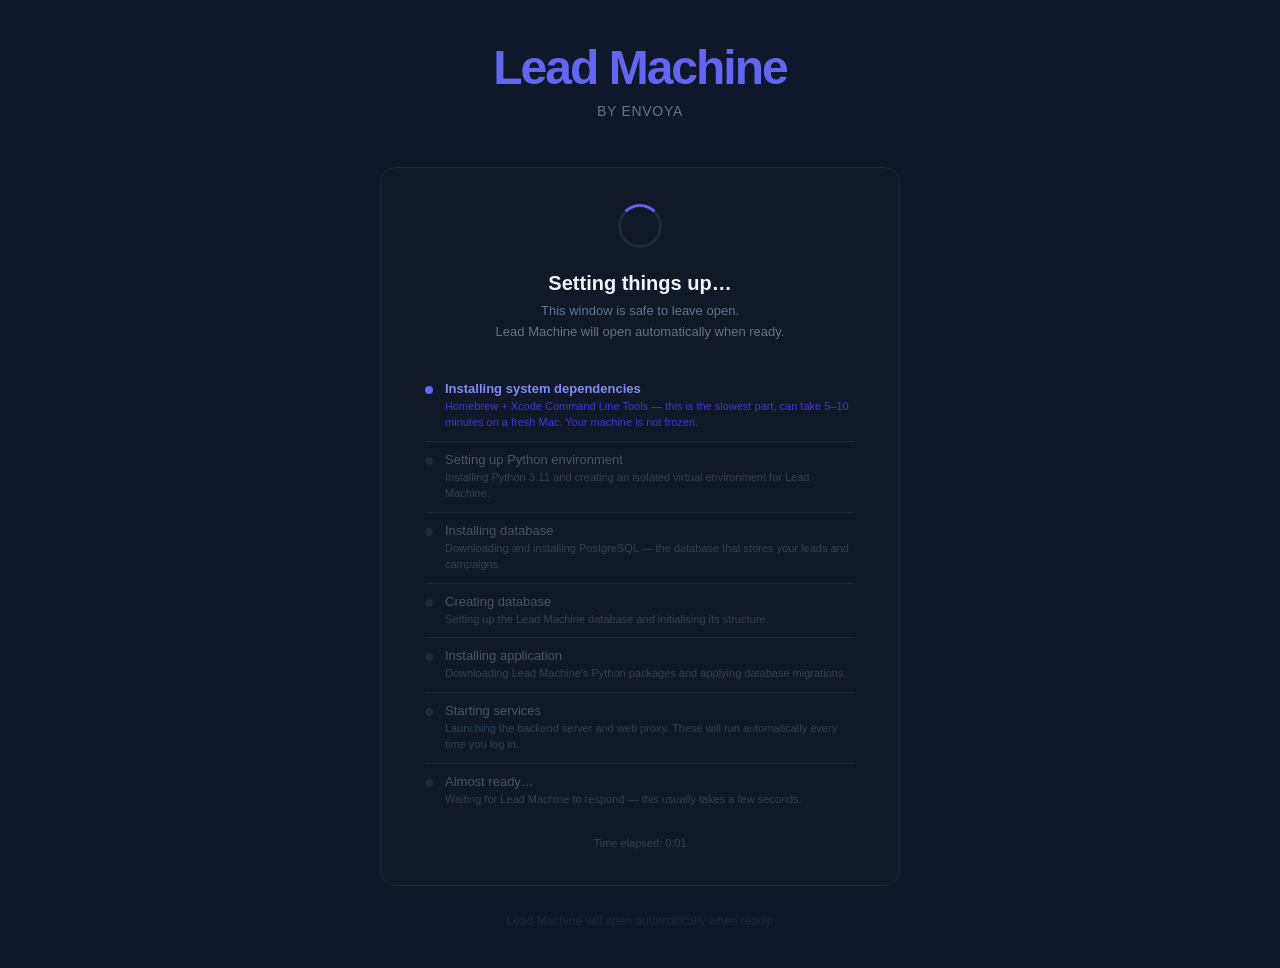
==== frontend/loading.html @ 25a6ffe6 "feat: add Hunter.io and Snov.io as lead source options in setup wizard Step 5 (Integrations) now spl" ====
<!DOCTYPE html>
<html lang="en">
<head>
<meta charset="UTF-8"/>
<meta name="viewport" content="width=device-width, initial-scale=1.0"/>
<title>Installing Lead Machine…</title>
<style>
  * { box-sizing: border-box; margin: 0; padding: 0; }
  body {
    font-family: -apple-system, BlinkMacSystemFont, "Helvetica Neue", sans-serif;
    background: #0F172A;
    color: #e2e8f0;
    display: flex;
    flex-direction: column;
    align-items: center;
    justify-content: center;
    min-height: 100vh;
    padding: 40px 20px;
  }
  .logo {
    font-size: 48px;
    font-weight: 800;
    letter-spacing: -2px;
    color: #6366F1;
    margin-bottom: 8px;
  }
  .tagline {
    font-size: 14px;
    color: #64748b;
    margin-bottom: 48px;
    letter-spacing: 0.05em;
    text-transform: uppercase;
  }
  .card {
    background: #111827;
    border: 1px solid #1e293b;
    border-radius: 16px;
    padding: 36px 44px;
    max-width: 520px;
    width: 100%;
    text-align: center;
  }
  .spinner {
    width: 44px; height: 44px;
    border: 3px solid #1e293b;
    border-top-color: #6366F1;
    border-radius: 50%;
    animation: spin 0.8s linear infinite;
    margin: 0 auto 24px;
  }
  @keyframes spin { to { transform: rotate(360deg); } }
  h2 {
    font-size: 20px;
    font-weight: 600;
    color: #f1f5f9;
    margin-bottom: 6px;
  }
  .subtitle {
    font-size: 13px;
    color: #64748b;
    line-height: 1.6;
    margin-bottom: 28px;
  }
  .steps {
    text-align: left;
    list-style: none;
  }
  .steps li {
    padding: 10px 0;
    display: flex;
    align-items: flex-start;
    gap: 12px;
    border-bottom: 1px solid #1e293b;
  }
  .steps li:last-child { border-bottom: none; }
  .dot-wrap {
    padding-top: 2px;
    flex-shrink: 0;
  }
  .dot {
    width: 8px; height: 8px;
    border-radius: 50%;
    background: #1e293b;
    margin-top: 3px;
  }
  .step-text { flex: 1; }
  .step-label {
    font-size: 13px;
    font-weight: 500;
    color: #475569;
  }
  .step-desc {
    font-size: 11px;
    color: #334155;
    margin-top: 2px;
    line-height: 1.5;
  }

  /* States */
  .done   .dot { background: #22c55e; }
  .done   .step-label { color: #22c55e; }
  .done   .step-desc  { color: #166534; }

  .active .dot { background: #6366F1; animation: pulse 1s ease-in-out infinite; }
  .active .step-label { color: #818cf8; font-weight: 600; }
  .active .step-desc  { color: #4338ca; }

  @keyframes pulse { 0%,100% { opacity:1; } 50% { opacity:0.4; } }

  .elapsed {
    margin-top: 20px;
    font-size: 11px;
    color: #334155;
  }
  .footer {
    margin-top: 28px;
    font-size: 12px;
    color: #1e293b;
  }
</style>
</head>
<body>

<div class="logo">Lead Machine</div>
<div class="tagline">by Envoya</div>

<div class="card">
  <div class="spinner" id="spinner"></div>
  <h2 id="main-title">Setting things up…</h2>
  <p class="subtitle" id="main-sub">
    This window is safe to leave open.<br>
    Lead Machine will open automatically when ready.
  </p>

  <ul class="steps" id="steps">
    <li id="s-homebrew">
      <div class="dot-wrap"><div class="dot"></div></div>
      <div class="step-text">
        <div class="step-label">Installing system dependencies</div>
        <div class="step-desc">Homebrew + Xcode Command Line Tools — this is the slowest part, can take 5–10 minutes on a fresh Mac. Your machine is not frozen.</div>
      </div>
    </li>
    <li id="s-python">
      <div class="dot-wrap"><div class="dot"></div></div>
      <div class="step-text">
        <div class="step-label">Setting up Python environment</div>
        <div class="step-desc">Installing Python 3.11 and creating an isolated virtual environment for Lead Machine.</div>
      </div>
    </li>
    <li id="s-postgres">
      <div class="dot-wrap"><div class="dot"></div></div>
      <div class="step-text">
        <div class="step-label">Installing database</div>
        <div class="step-desc">Downloading and installing PostgreSQL — the database that stores your leads and campaigns.</div>
      </div>
    </li>
    <li id="s-database">
      <div class="dot-wrap"><div class="dot"></div></div>
      <div class="step-text">
        <div class="step-label">Creating database</div>
        <div class="step-desc">Setting up the Lead Machine database and initialising its structure.</div>
      </div>
    </li>
    <li id="s-deps">
      <div class="dot-wrap"><div class="dot"></div></div>
      <div class="step-text">
        <div class="step-label">Installing application</div>
        <div class="step-desc">Downloading Lead Machine's Python packages and applying database migrations.</div>
      </div>
    </li>
    <li id="s-services">
      <div class="dot-wrap"><div class="dot"></div></div>
      <div class="step-text">
        <div class="step-label">Starting services</div>
        <div class="step-desc">Launching the backend server and web proxy. These will run automatically every time you log in.</div>
      </div>
    </li>
    <li id="s-ready">
      <div class="dot-wrap"><div class="dot"></div></div>
      <div class="step-text">
        <div class="step-label">Almost ready…</div>
        <div class="step-desc">Waiting for Lead Machine to respond — this usually takes a few seconds.</div>
      </div>
    </li>
  </ul>

  <div class="elapsed" id="elapsed"></div>
</div>

<div class="footer" id="footer">Lead Machine will open automatically when ready.</div>

<script>
const STEP_ORDER = ['s-homebrew','s-python','s-postgres','s-database','s-deps','s-services','s-ready'];

function markSteps(currentId) {
  const idx = STEP_ORDER.indexOf(currentId);
  STEP_ORDER.forEach((id, i) => {
    const el = document.getElementById(id);
    if (!el) return;
    el.classList.remove('done','active');
    if (i < idx)  el.classList.add('done');
    if (i === idx) el.classList.add('active');
  });
}

// Elapsed timer
const startTime = Date.now();
setInterval(() => {
  const secs = Math.floor((Date.now() - startTime) / 1000);
  const m = Math.floor(secs / 60), s = secs % 60;
  document.getElementById('elapsed').textContent =
    `Time elapsed: ${m}:${s.toString().padStart(2,'0')}`;
}, 1000);

// Health check — redirect when backend is up
async function checkBackend() {
  try {
    const r = await fetch('http://localhost:8000/health', { signal: AbortSignal.timeout(3000) });
    if (r.ok) {
      markSteps('s-ready');
      document.querySelector('h2').textContent = '✓ Ready!';
      document.getElementById('main-sub').textContent = 'Opening Lead Machine now…';
      document.getElementById('spinner').style.borderTopColor = '#22c55e';
      document.getElementById('spinner').style.borderColor = '#14532d';
      document.getElementById('spinner').style.borderTopColor = '#22c55e';
      document.getElementById('footer').textContent = '';
      setTimeout(() => { window.location.href = 'http://localhost:8080/setup'; }, 1500);
      return true;
    }
  } catch (_) {}
  return false;
}

// Animate steps as time passes
const STEP_TIMINGS = [0, 60, 120, 200, 260, 320, 370]; // seconds into install
let stepIdx = 0;
function animateByTime() {
  const elapsed = (Date.now() - startTime) / 1000;
  let newIdx = 0;
  for (let i = 0; i < STEP_TIMINGS.length; i++) {
    if (elapsed >= STEP_TIMINGS[i]) newIdx = i;
  }
  if (newIdx !== stepIdx) {
    stepIdx = newIdx;
    markSteps(STEP_ORDER[Math.min(stepIdx, STEP_ORDER.length - 2)]);
  }
}

// Start
markSteps(STEP_ORDER[0]);
setInterval(animateByTime, 5000);
setTimeout(function poll() {
  checkBackend().then(done => { if (!done) setTimeout(poll, 4000); });
}, 8000);
</script>

</body>
</html>
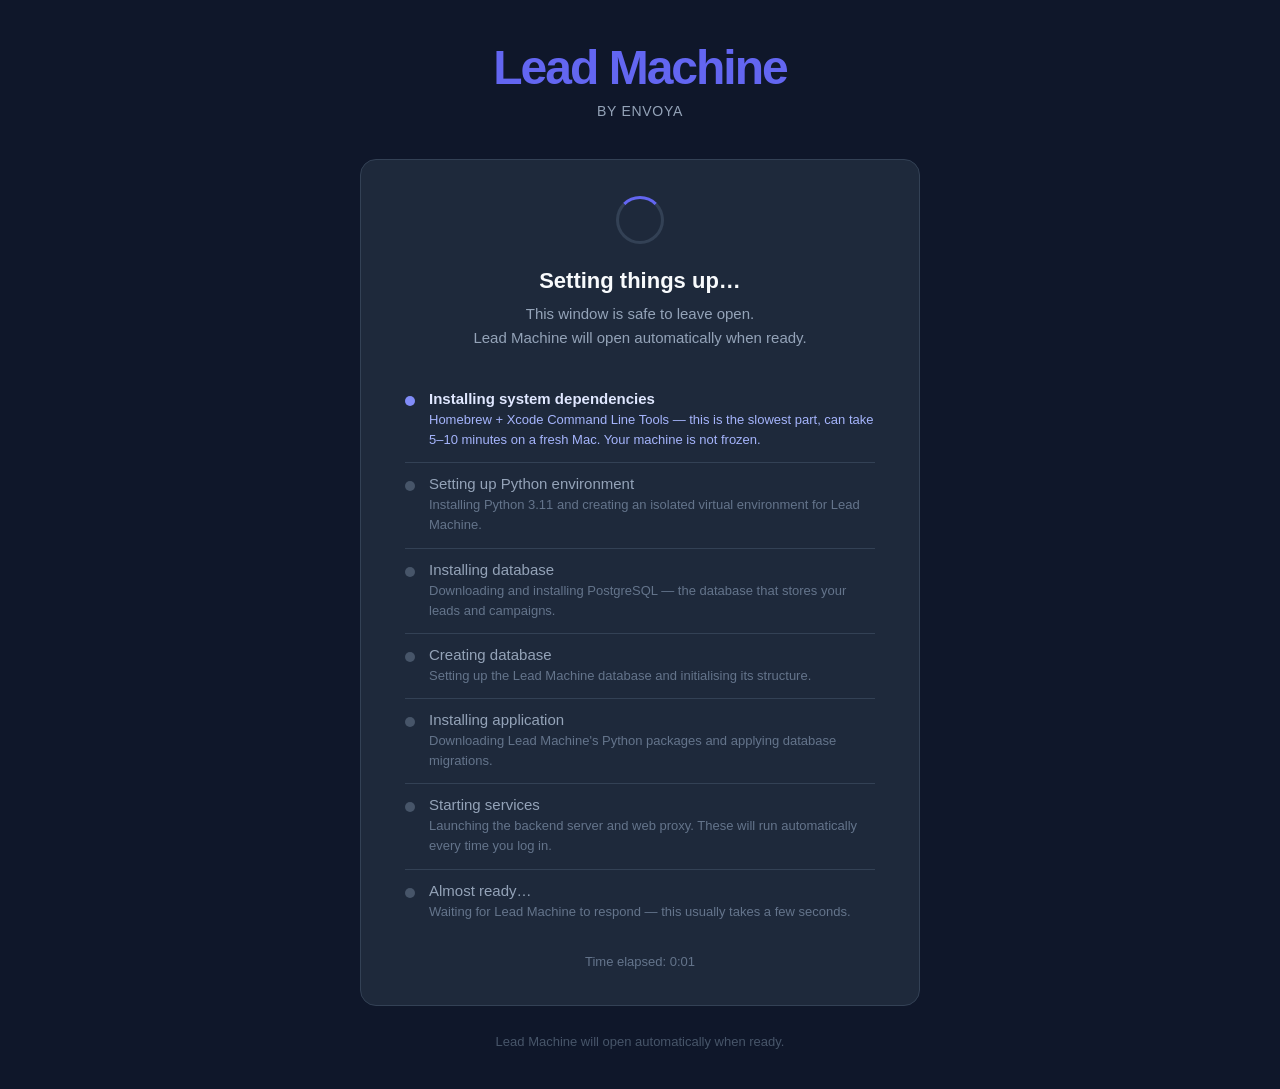
==== commit 81122bac: "fix: loading.html — larger fonts, better contrast throughout - Card background: #111827 → #1e293b (m" ====
--- a/frontend/loading.html
+++ b/frontend/loading.html
@@ -26,23 +26,23 @@
   }
   .tagline {
     font-size: 14px;
-    color: #64748b;
-    margin-bottom: 48px;
+    color: #94a3b8;
+    margin-bottom: 40px;
     letter-spacing: 0.05em;
     text-transform: uppercase;
   }
   .card {
-    background: #111827;
-    border: 1px solid #1e293b;
+    background: #1e293b;
+    border: 1px solid #334155;
     border-radius: 16px;
     padding: 36px 44px;
-    max-width: 520px;
+    max-width: 560px;
     width: 100%;
     text-align: center;
   }
   .spinner {
-    width: 44px; height: 44px;
-    border: 3px solid #1e293b;
+    width: 48px; height: 48px;
+    border: 3px solid #334155;
     border-top-color: #6366F1;
     border-radius: 50%;
     animation: spin 0.8s linear infinite;
@@ -50,14 +50,14 @@
   }
   @keyframes spin { to { transform: rotate(360deg); } }
   h2 {
-    font-size: 20px;
-    font-weight: 600;
-    color: #f1f5f9;
-    margin-bottom: 6px;
+    font-size: 22px;
+    font-weight: 700;
+    color: #f8fafc;
+    margin-bottom: 8px;
   }
   .subtitle {
-    font-size: 13px;
-    color: #64748b;
+    font-size: 15px;
+    color: #94a3b8;
     line-height: 1.6;
     margin-bottom: 28px;
   }
@@ -66,11 +66,11 @@
     list-style: none;
   }
   .steps li {
-    padding: 10px 0;
+    padding: 12px 0;
     display: flex;
     align-items: flex-start;
-    gap: 12px;
-    border-bottom: 1px solid #1e293b;
+    gap: 14px;
+    border-bottom: 1px solid #334155;
   }
   .steps li:last-child { border-bottom: none; }
   .dot-wrap {
@@ -78,44 +78,44 @@
     flex-shrink: 0;
   }
   .dot {
-    width: 8px; height: 8px;
+    width: 10px; height: 10px;
     border-radius: 50%;
-    background: #1e293b;
-    margin-top: 3px;
+    background: #475569;
+    margin-top: 4px;
   }
   .step-text { flex: 1; }
   .step-label {
+    font-size: 15px;
+    font-weight: 500;
+    color: #94a3b8;
+  }
+  .step-desc {
     font-size: 13px;
-    font-weight: 500;
-    color: #475569;
-  }
-  .step-desc {
-    font-size: 11px;
-    color: #334155;
-    margin-top: 2px;
-    line-height: 1.5;
+    color: #64748b;
+    margin-top: 3px;
+    line-height: 1.55;
   }
 
   /* States */
   .done   .dot { background: #22c55e; }
-  .done   .step-label { color: #22c55e; }
-  .done   .step-desc  { color: #166534; }
-
-  .active .dot { background: #6366F1; animation: pulse 1s ease-in-out infinite; }
-  .active .step-label { color: #818cf8; font-weight: 600; }
-  .active .step-desc  { color: #4338ca; }
+  .done   .step-label { color: #86efac; font-weight: 600; }
+  .done   .step-desc  { color: #4ade80; }
+
+  .active .dot { background: #818cf8; animation: pulse 1s ease-in-out infinite; }
+  .active .step-label { color: #e0e7ff; font-weight: 700; }
+  .active .step-desc  { color: #a5b4fc; }
 
   @keyframes pulse { 0%,100% { opacity:1; } 50% { opacity:0.4; } }
 
   .elapsed {
     margin-top: 20px;
-    font-size: 11px;
-    color: #334155;
+    font-size: 13px;
+    color: #64748b;
   }
   .footer {
     margin-top: 28px;
-    font-size: 12px;
-    color: #1e293b;
+    font-size: 13px;
+    color: #475569;
   }
 </style>
 </head>
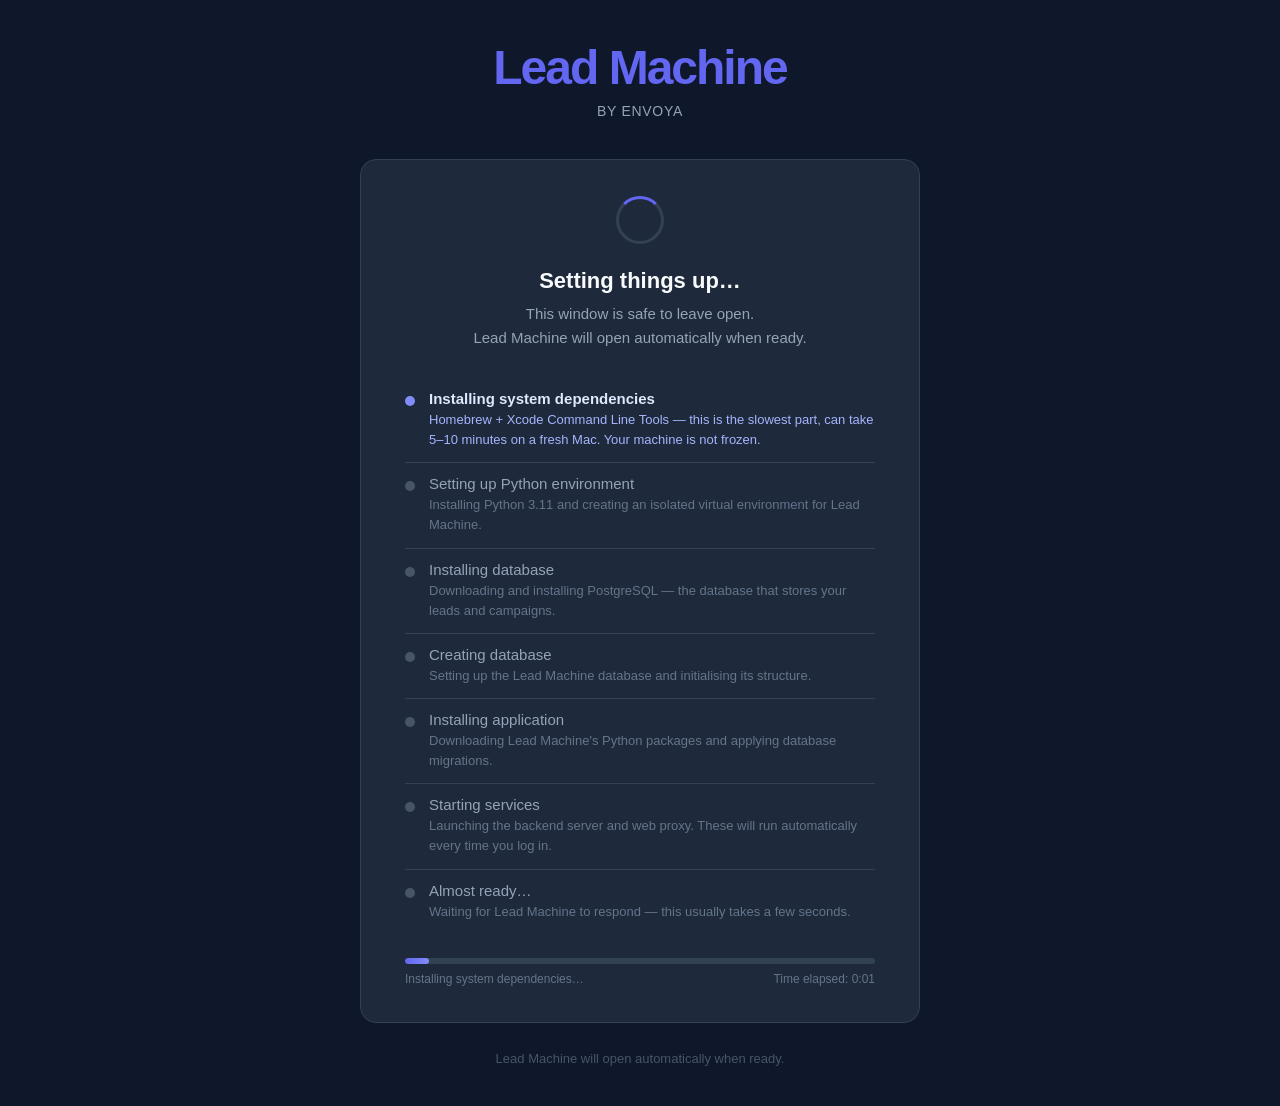
==== commit e2629d4c: "feat: add progress bar to loading screen" ====
--- a/frontend/loading.html
+++ b/frontend/loading.html
@@ -107,9 +107,29 @@
 
   @keyframes pulse { 0%,100% { opacity:1; } 50% { opacity:0.4; } }
 
+  .progress-wrap {
+    margin-top: 24px;
+    background: #334155;
+    border-radius: 99px;
+    height: 6px;
+    overflow: hidden;
+  }
+  .progress-bar {
+    height: 100%;
+    border-radius: 99px;
+    background: linear-gradient(90deg, #6366F1, #818cf8);
+    width: 0%;
+    transition: width 0.8s ease;
+  }
+  .progress-meta {
+    display: flex;
+    justify-content: space-between;
+    margin-top: 8px;
+    font-size: 12px;
+    color: #64748b;
+  }
   .elapsed {
-    margin-top: 20px;
-    font-size: 13px;
+    font-size: 12px;
     color: #64748b;
   }
   .footer {
@@ -184,13 +204,34 @@
     </li>
   </ul>
 
-  <div class="elapsed" id="elapsed"></div>
+  <div class="progress-wrap">
+    <div class="progress-bar" id="progress-bar"></div>
+  </div>
+  <div class="progress-meta">
+    <span id="progress-label">Starting…</span>
+    <span class="elapsed" id="elapsed"></span>
+  </div>
 </div>
 
 <div class="footer" id="footer">Lead Machine will open automatically when ready.</div>
 
 <script>
 const STEP_ORDER = ['s-homebrew','s-python','s-postgres','s-database','s-deps','s-services','s-ready'];
+const STEP_PROGRESS = [5, 20, 38, 54, 68, 82, 94];
+const STEP_LABELS   = [
+  'Installing system dependencies…',
+  'Setting up Python environment…',
+  'Installing database…',
+  'Creating database…',
+  'Installing application…',
+  'Starting services…',
+  'Almost ready…',
+];
+
+function setProgress(pct, label) {
+  document.getElementById('progress-bar').style.width = pct + '%';
+  document.getElementById('progress-label').textContent = label;
+}
 
 function markSteps(currentId) {
   const idx = STEP_ORDER.indexOf(currentId);
@@ -201,6 +242,7 @@
     if (i < idx)  el.classList.add('done');
     if (i === idx) el.classList.add('active');
   });
+  if (idx >= 0) setProgress(STEP_PROGRESS[idx], STEP_LABELS[idx]);
 }
 
 // Elapsed timer
@@ -218,9 +260,10 @@
     const r = await fetch('http://localhost:8000/health', { signal: AbortSignal.timeout(3000) });
     if (r.ok) {
       markSteps('s-ready');
+      setProgress(100, 'Opening Lead Machine…');
+      document.getElementById('progress-bar').style.background = 'linear-gradient(90deg,#22c55e,#4ade80)';
       document.querySelector('h2').textContent = '✓ Ready!';
       document.getElementById('main-sub').textContent = 'Opening Lead Machine now…';
-      document.getElementById('spinner').style.borderTopColor = '#22c55e';
       document.getElementById('spinner').style.borderColor = '#14532d';
       document.getElementById('spinner').style.borderTopColor = '#22c55e';
       document.getElementById('footer').textContent = '';
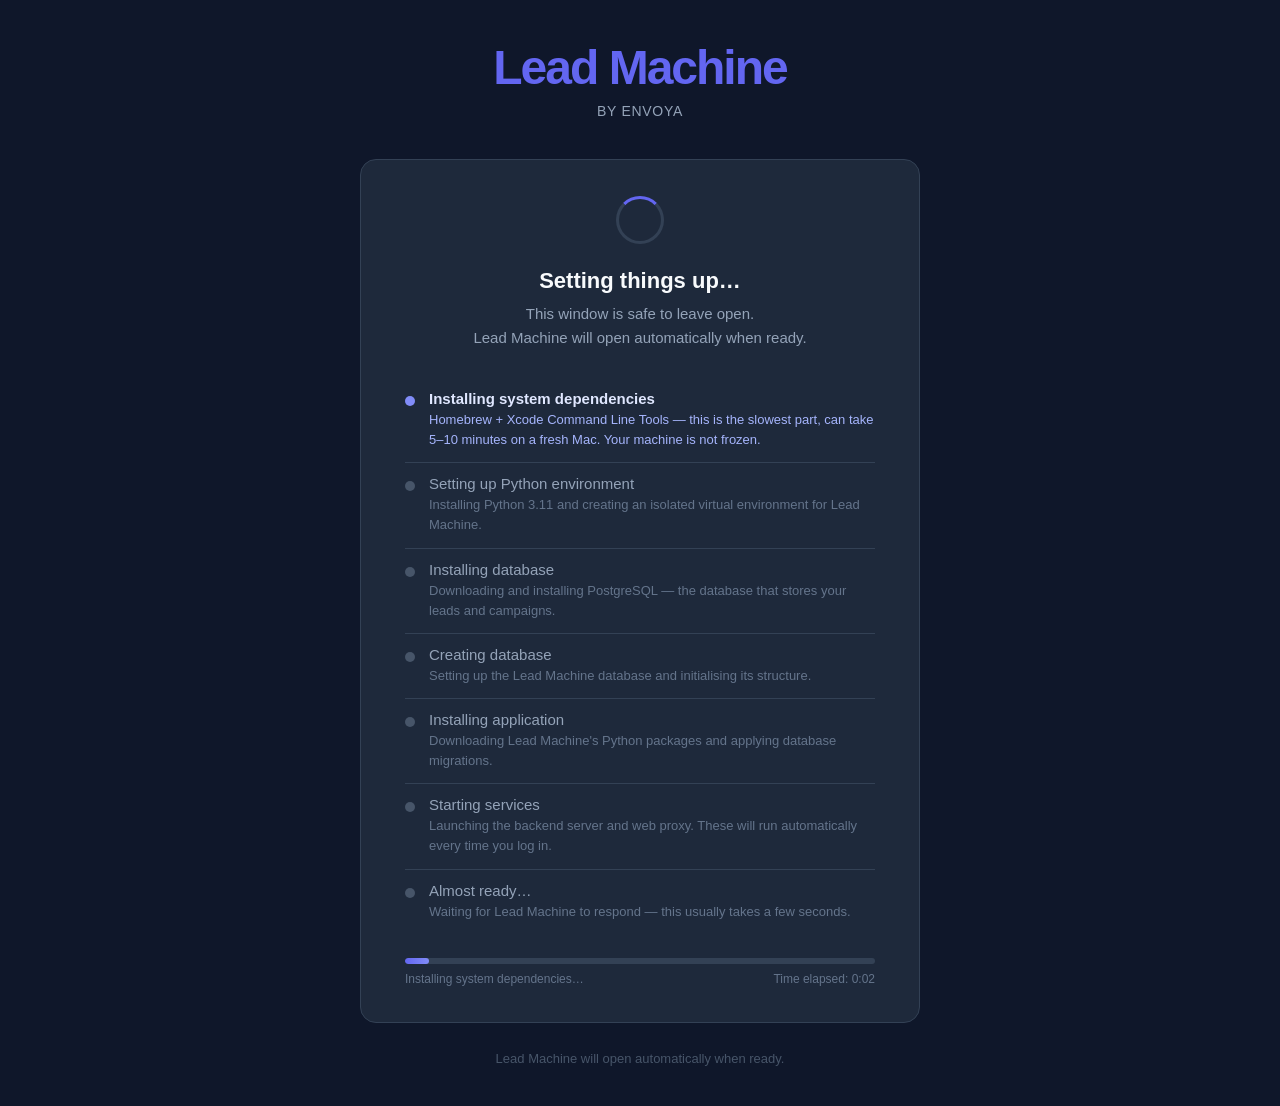
==== commit 2d8e6df8: "fix: Permission denied crash on line 11 — log file created as root postinstall was creating /tmp/lea" ====
--- a/frontend/loading.html
+++ b/frontend/loading.html
@@ -137,6 +137,38 @@
     font-size: 13px;
     color: #475569;
   }
+  .error-box {
+    display: none;
+    margin-top: 20px;
+    background: #450a0a;
+    border: 1px solid #dc2626;
+    border-radius: 12px;
+    padding: 16px 20px;
+    text-align: left;
+  }
+  .error-box h3 {
+    font-size: 15px;
+    font-weight: 600;
+    color: #fca5a5;
+    margin-bottom: 8px;
+  }
+  .error-box p {
+    font-size: 13px;
+    color: #fca5a5;
+    line-height: 1.6;
+    margin-bottom: 8px;
+  }
+  .error-box code {
+    display: block;
+    background: #1c0707;
+    border-radius: 6px;
+    padding: 8px 12px;
+    font-size: 12px;
+    color: #f87171;
+    font-family: monospace;
+    word-break: break-all;
+    margin-top: 6px;
+  }
 </style>
 </head>
 <body>
@@ -210,6 +242,17 @@
   <div class="progress-meta">
     <span id="progress-label">Starting…</span>
     <span class="elapsed" id="elapsed"></span>
+  </div>
+
+  <div class="error-box" id="error-box">
+    <h3>⚠ Taking longer than expected</h3>
+    <p>The backend service didn't start in time. Open Terminal and check the error log:</p>
+    <code>cat ~/Library/Logs/LeadMachine/backend-error.log</code>
+    <p style="margin-top:10px">Or check the full install log:</p>
+    <code>tail -50 ~/Library/Logs/LeadMachine/install.log</code>
+    <p style="margin-top:10px; font-size:12px; color:#ef4444">
+      Common fix: reinstall the package, then wait a few minutes before checking this page again.
+    </p>
   </div>
 </div>
 
@@ -289,6 +332,13 @@
   }
 }
 
+// Show error box after 8 minutes if backend still not up
+const ERROR_TIMEOUT_MS = 8 * 60 * 1000;
+setTimeout(() => {
+  document.getElementById('error-box').style.display = 'block';
+  document.getElementById('progress-label').textContent = 'Still waiting…';
+}, ERROR_TIMEOUT_MS);
+
 // Start
 markSteps(STEP_ORDER[0]);
 setInterval(animateByTime, 5000);
